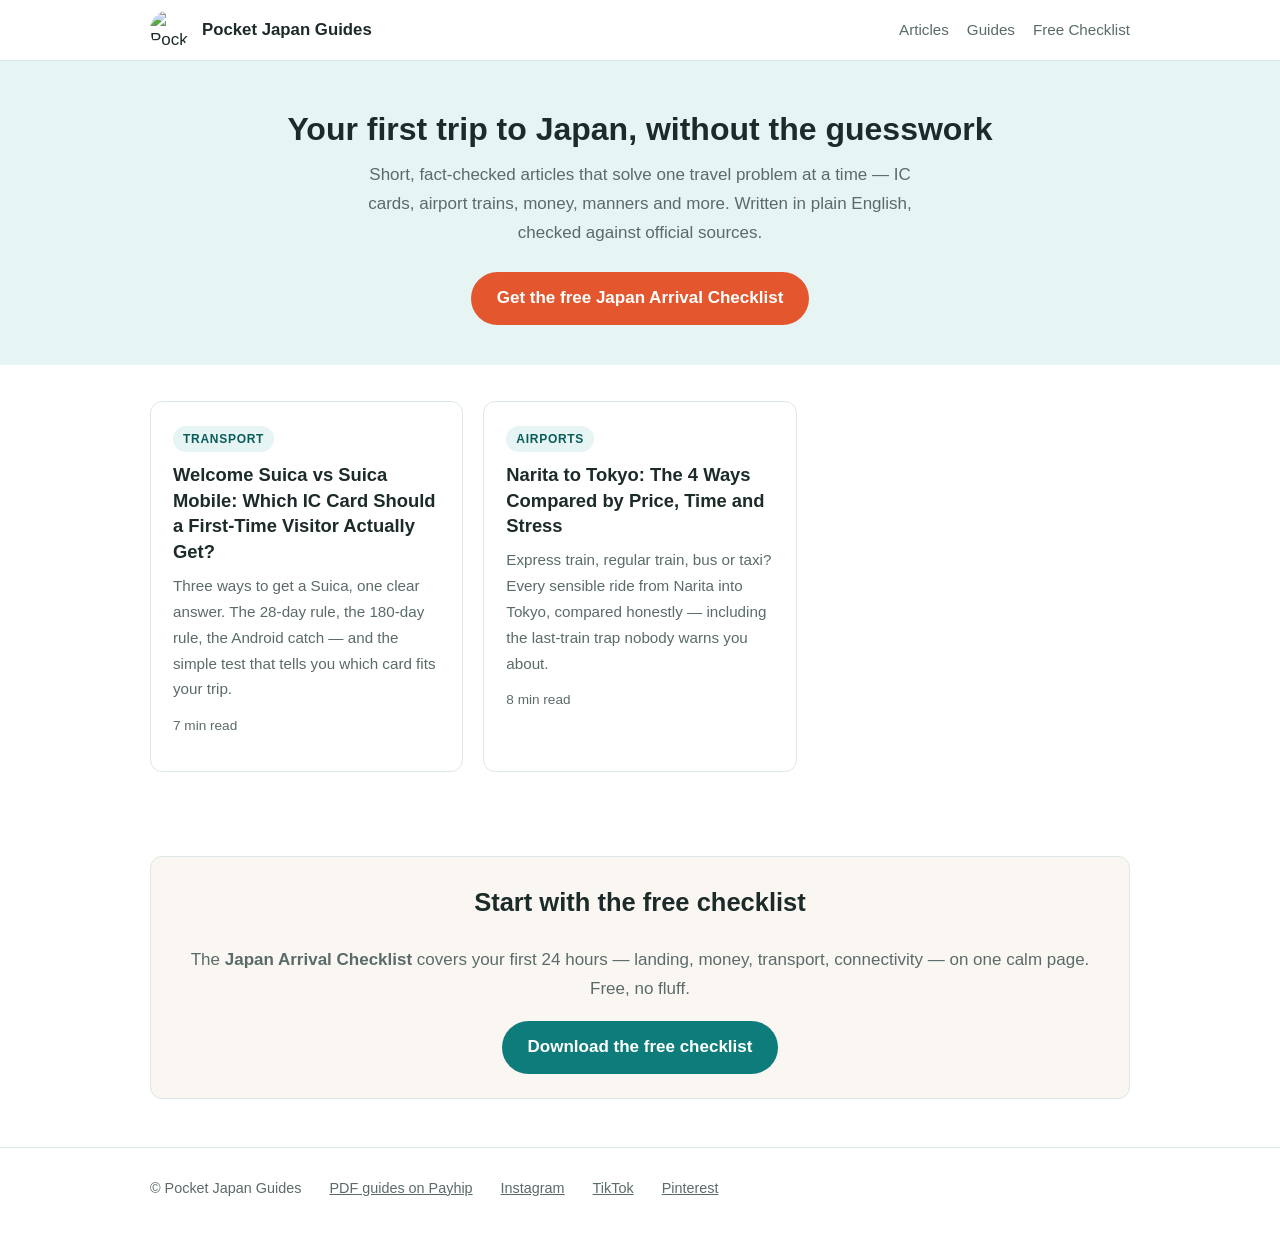
==== index.html @ cb8abf3c "Publish Pocket Japan Guides blog (GitHub Pages)" ====
<!DOCTYPE html>
<html lang="en">
<head>
<meta charset="utf-8">
<meta name="viewport" content="width=device-width, initial-scale=1">
<title>Pocket Japan Guides Blog — First-Time Japan Travel, Explained Simply</title>
<meta name="description" content="Practical, fact-checked answers for first-time visitors to Japan: IC cards, airport transfers, trains, money, food and more. From the makers of the Pocket Japan Guides PDF series.">
<link rel="canonical" href="https://hmaiworks.github.io/">
<link rel="icon" href="/assets/logo.png">
<link rel="stylesheet" href="/assets/style.css">
<meta property="og:type" content="website">
<meta property="og:title" content="Pocket Japan Guides Blog — First-Time Japan Travel, Explained Simply">
<meta property="og:description" content="Practical, fact-checked answers for first-time visitors to Japan: IC cards, airport transfers, trains, money, food and more.">
<meta property="og:url" content="https://hmaiworks.github.io/">
<meta property="og:image" content="https://hmaiworks.github.io/assets/logo.png">
<!-- Google Analytics 4 — replace G-PQ7MF2B6PY with the real Measurement ID (see DEPLOY.md) -->
<script async src="https://www.googletagmanager.com/gtag/js?id=G-PQ7MF2B6PY"></script>
<script>
  window.dataLayer = window.dataLayer || [];
  function gtag(){dataLayer.push(arguments);}
  gtag('js', new Date());
  gtag('config', 'G-PQ7MF2B6PY');
</script>
</head>
<body>

<header class="site-header">
  <div class="wrap-wide">
    <img class="logo" src="/assets/logo.png" alt="Pocket Japan Guides logo">
    <a class="brand" href="/">Pocket Japan Guides</a>
    <nav>
      <a href="/">Articles</a>
      <a href="https://payhip.com/pocketjapanguidejp?utm_source=blog&amp;utm_medium=nav&amp;utm_campaign=store">Guides</a>
      <a href="https://payhip.com/b/30XLR?utm_source=blog&amp;utm_medium=nav&amp;utm_campaign=checklist">Free Checklist</a>
    </nav>
  </div>
</header>

<section class="hero">
  <div class="wrap">
    <h1>Your first trip to Japan, without the guesswork</h1>
    <p>Short, fact-checked articles that solve one travel problem at a time — IC cards, airport trains, money, manners and more. Written in plain English, checked against official sources.</p>
    <a class="btn btn-accent" href="https://payhip.com/b/30XLR?utm_source=blog&amp;utm_medium=hero&amp;utm_campaign=checklist">Get the free Japan Arrival Checklist</a>
  </div>
</section>

<main class="wrap-wide">
  <div class="cards">

    <div class="card">
      <span class="tag">Transport</span>
      <h2><a href="/articles/welcome-suica-vs-suica-mobile.html">Welcome Suica vs Suica Mobile: Which IC Card Should a First-Time Visitor Actually Get?</a></h2>
      <p>Three ways to get a Suica, one clear answer. The 28-day rule, the 180-day rule, the Android catch — and the simple test that tells you which card fits your trip.</p>
      <p class="meta">7 min read</p>
    </div>

    <div class="card">
      <span class="tag">Airports</span>
      <h2><a href="/articles/narita-to-tokyo.html">Narita to Tokyo: The 4 Ways Compared by Price, Time and Stress</a></h2>
      <p>Express train, regular train, bus or taxi? Every sensible ride from Narita into Tokyo, compared honestly — including the last-train trap nobody warns you about.</p>
      <p class="meta">8 min read</p>
    </div>

  </div>

  <div class="cta-box">
    <h2>Start with the free checklist</h2>
    <p>The <strong>Japan Arrival Checklist</strong> covers your first 24 hours — landing, money, transport, connectivity — on one calm page. Free, no fluff.</p>
    <a class="btn" href="https://payhip.com/b/30XLR?utm_source=blog&amp;utm_medium=home-cta&amp;utm_campaign=checklist">Download the free checklist</a>
  </div>
</main>

<footer class="site-footer">
  <div class="wrap-wide">
    <span>© Pocket Japan Guides</span>
    <a href="https://payhip.com/pocketjapanguidejp?utm_source=blog&amp;utm_medium=footer&amp;utm_campaign=store">PDF guides on Payhip</a>
    <a href="https://www.instagram.com/pocketjapanguides/">Instagram</a>
    <a href="https://www.tiktok.com/@pocketjapanguides">TikTok</a>
    <a href="https://www.pinterest.com/pocketjapanguide/">Pinterest</a>
  </div>
</footer>

</body>
</html>
---- assets/style.css ----
/* Pocket Japan Guides — blog stylesheet
   Brand: teal (torii badge), clean, fast. No webfonts, no JS frameworks. */

:root {
  --teal: #0e7c7b;
  --teal-dark: #0a5c5b;
  --teal-light: #e6f4f3;
  --ink: #1c2b2a;
  --muted: #5a6b6a;
  --sand: #faf7f2;
  --border: #dce8e7;
  --accent: #e4572e;
  --radius: 12px;
}

* { box-sizing: border-box; }

html { scroll-behavior: smooth; }

body {
  margin: 0;
  font-family: -apple-system, BlinkMacSystemFont, "Segoe UI", Roboto,
    "Helvetica Neue", Arial, sans-serif;
  color: var(--ink);
  background: #fff;
  line-height: 1.7;
  font-size: 17px;
}

a { color: var(--teal-dark); }
a:hover { color: var(--teal); }

.wrap { max-width: 760px; margin: 0 auto; padding: 0 20px; }
.wrap-wide { max-width: 1020px; margin: 0 auto; padding: 0 20px; }

/* Header */
.site-header {
  border-bottom: 1px solid var(--border);
  background: #fff;
  position: sticky;
  top: 0;
  z-index: 10;
}
.site-header .wrap-wide {
  display: flex;
  align-items: center;
  gap: 12px;
  padding-top: 10px;
  padding-bottom: 10px;
}
.site-header img.logo { width: 40px; height: 40px; border-radius: 50%; }
.site-header .brand {
  font-weight: 700;
  font-size: 1.05rem;
  color: var(--ink);
  text-decoration: none;
}
.site-header nav { margin-left: auto; display: flex; gap: 18px; }
.site-header nav a {
  color: var(--muted);
  text-decoration: none;
  font-size: 0.95rem;
}
.site-header nav a:hover { color: var(--teal-dark); }

/* Hero (home) */
.hero {
  background: var(--teal-light);
  padding: 48px 0 40px;
  text-align: center;
}
.hero h1 { font-size: 2rem; line-height: 1.25; margin: 0 0 12px; }
.hero p { color: var(--muted); max-width: 560px; margin: 0 auto 24px; }

/* Buttons / CTA */
.btn {
  display: inline-block;
  background: var(--teal);
  color: #fff !important;
  text-decoration: none;
  font-weight: 700;
  padding: 12px 26px;
  border-radius: 999px;
}
.btn:hover { background: var(--teal-dark); }
.btn-accent { background: var(--accent); }
.btn-accent:hover { background: #c7431f; }

.cta-box {
  background: var(--sand);
  border: 1px solid var(--border);
  border-radius: var(--radius);
  padding: 24px 26px;
  margin: 36px 0;
  text-align: center;
}
.cta-box h2, .cta-box h3 { margin-top: 0; }
.cta-box p { color: var(--muted); }

/* Article cards (home) */
.cards {
  display: grid;
  grid-template-columns: repeat(auto-fill, minmax(300px, 1fr));
  gap: 20px;
  padding: 36px 0 48px;
}
.card {
  border: 1px solid var(--border);
  border-radius: var(--radius);
  padding: 22px;
  background: #fff;
}
.card .tag {
  display: inline-block;
  font-size: 0.75rem;
  font-weight: 700;
  letter-spacing: 0.06em;
  text-transform: uppercase;
  color: var(--teal-dark);
  background: var(--teal-light);
  border-radius: 999px;
  padding: 3px 10px;
  margin-bottom: 10px;
}
.card h2 { font-size: 1.15rem; line-height: 1.4; margin: 0 0 8px; }
.card h2 a { color: var(--ink); text-decoration: none; }
.card h2 a:hover { color: var(--teal-dark); }
.card p { color: var(--muted); font-size: 0.95rem; margin: 0 0 12px; }
.card .meta { font-size: 0.85rem; color: var(--muted); }

/* Article body */
article.post { padding: 36px 0 8px; }
article.post h1 { font-size: 1.9rem; line-height: 1.3; margin: 0 0 10px; }
article.post .meta { color: var(--muted); font-size: 0.9rem; margin-bottom: 26px; }
article.post h2 { font-size: 1.35rem; margin: 38px 0 10px; line-height: 1.35; }
article.post h3 { font-size: 1.1rem; margin: 26px 0 8px; }
article.post p { margin: 0 0 16px; }
article.post ul, article.post ol { margin: 0 0 16px; padding-left: 24px; }
article.post li { margin-bottom: 6px; }
article.post table {
  width: 100%;
  border-collapse: collapse;
  margin: 20px 0 26px;
  font-size: 0.95rem;
}
article.post th, article.post td {
  border: 1px solid var(--border);
  padding: 9px 12px;
  text-align: left;
  vertical-align: top;
}
article.post th { background: var(--teal-light); }
article.post .note {
  background: var(--teal-light);
  border-radius: var(--radius);
  padding: 16px 20px;
  margin: 22px 0;
  font-size: 0.95rem;
}
article.post .note p:last-child { margin-bottom: 0; }
article.post .verdict {
  border-left: 4px solid var(--teal);
  padding: 4px 0 4px 16px;
  margin: 22px 0;
}
article.post .guide-link {
  border: 1px solid var(--border);
  border-radius: var(--radius);
  padding: 18px 22px;
  margin: 30px 0;
  font-size: 0.97rem;
}
article.post .guide-link p { margin: 0; }
article.post .disclaimer {
  color: var(--muted);
  font-size: 0.88rem;
  border-top: 1px solid var(--border);
  padding-top: 16px;
  margin-top: 36px;
}

/* Footer */
.site-footer {
  border-top: 1px solid var(--border);
  margin-top: 48px;
  padding: 28px 0 36px;
  color: var(--muted);
  font-size: 0.9rem;
}
.site-footer .wrap-wide {
  display: flex;
  flex-wrap: wrap;
  gap: 10px 28px;
  align-items: center;
}
.site-footer a { color: var(--muted); }

@media (max-width: 600px) {
  body { font-size: 16px; }
  .hero h1 { font-size: 1.6rem; }
  article.post h1 { font-size: 1.55rem; }
  .site-header nav { gap: 12px; }
}
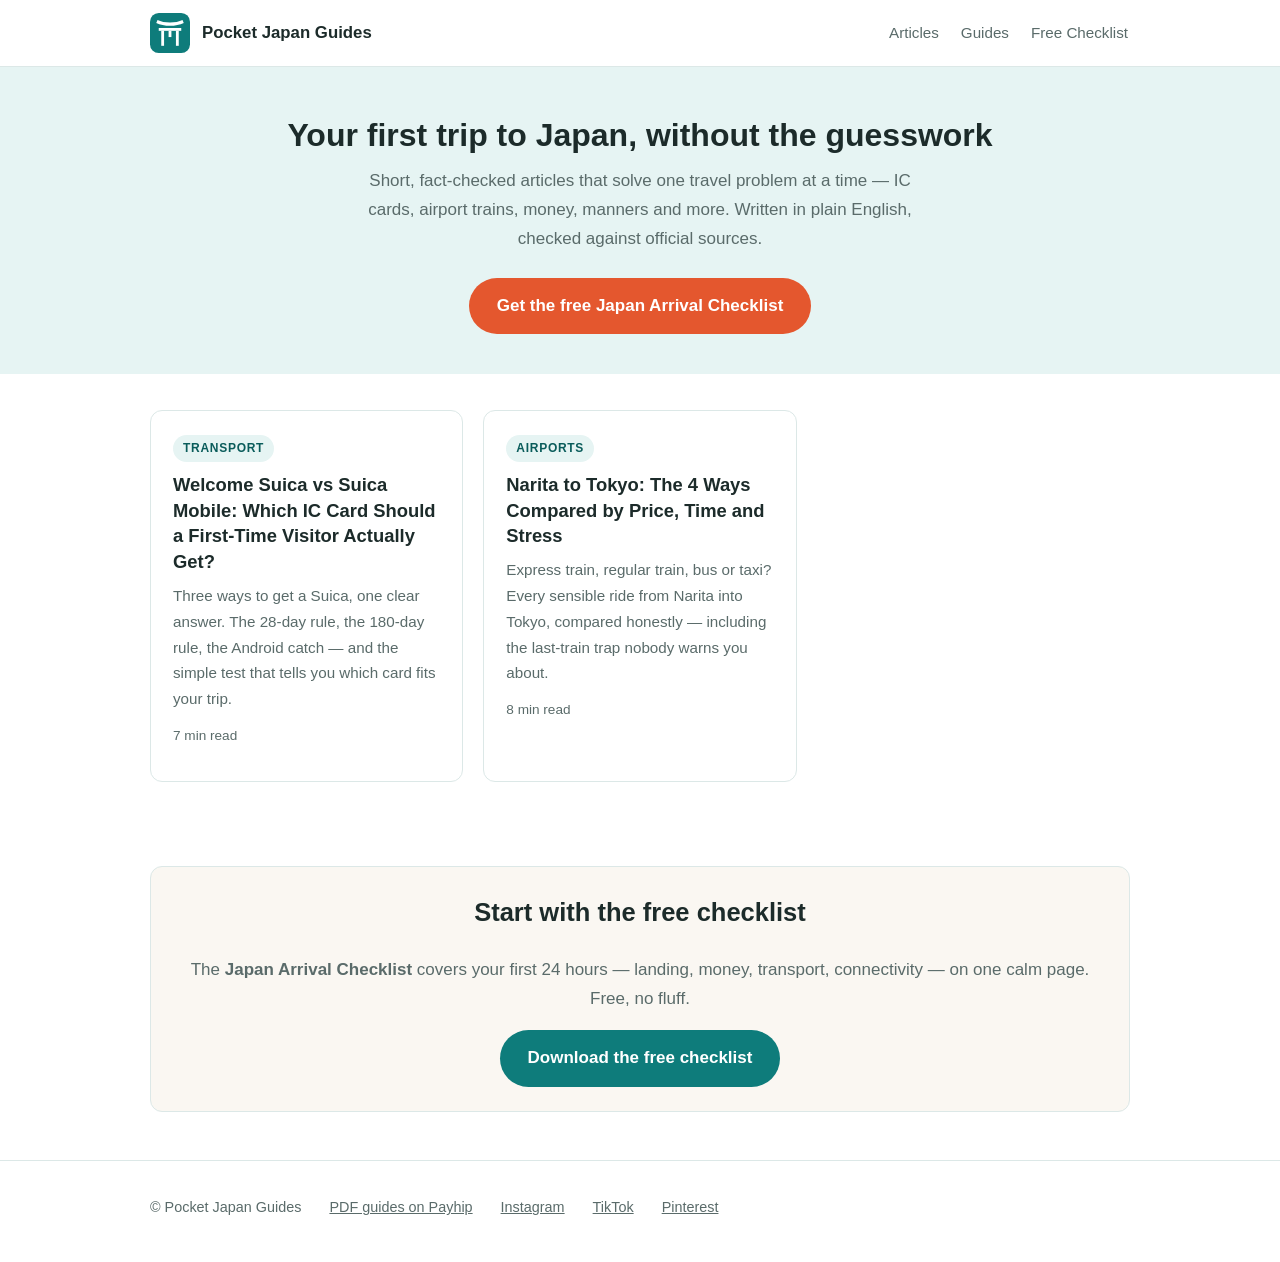
==== commit 807e4ac1: "Mobile polish: responsive tables, bigger tap targets, inline SVG logo + SVG favicon" ====
--- a/index.html
+++ b/index.html
@@ -2,17 +2,16 @@
 <html lang="en">
 <head>
 <meta charset="utf-8">
-<meta name="viewport" content="width=device-width, initial-scale=1">
+<meta name="viewport" content="width=device-width, initial-scale=1, viewport-fit=cover">
 <title>Pocket Japan Guides Blog — First-Time Japan Travel, Explained Simply</title>
 <meta name="description" content="Practical, fact-checked answers for first-time visitors to Japan: IC cards, airport transfers, trains, money, food and more. From the makers of the Pocket Japan Guides PDF series.">
 <link rel="canonical" href="https://hmaiworks.github.io/">
-<link rel="icon" href="/assets/logo.png">
+<link rel="icon" type="image/svg+xml" href="/assets/favicon.svg">
 <link rel="stylesheet" href="/assets/style.css">
 <meta property="og:type" content="website">
 <meta property="og:title" content="Pocket Japan Guides Blog — First-Time Japan Travel, Explained Simply">
 <meta property="og:description" content="Practical, fact-checked answers for first-time visitors to Japan: IC cards, airport transfers, trains, money, food and more.">
 <meta property="og:url" content="https://hmaiworks.github.io/">
-<meta property="og:image" content="https://hmaiworks.github.io/assets/logo.png">
 <!-- Google Analytics 4 — replace G-PQ7MF2B6PY with the real Measurement ID (see DEPLOY.md) -->
 <script async src="https://www.googletagmanager.com/gtag/js?id=G-PQ7MF2B6PY"></script>
 <script>
@@ -26,7 +25,7 @@
 
 <header class="site-header">
   <div class="wrap-wide">
-    <img class="logo" src="/assets/logo.png" alt="Pocket Japan Guides logo">
+    <svg class="logo" viewBox="0 0 64 64" role="img" aria-label="Pocket Japan Guides logo"><rect width="64" height="64" rx="14" fill="#0e7c7b"/><path d="M10 16c6 3 14 4.5 22 4.5S48 19 54 16l-2-5c-5.5 2.7-12.5 4-20 4s-14.5-1.3-20-4l-2 5z" fill="#fff"/><rect x="14" y="24" width="36" height="4.5" fill="#fff"/><rect x="18" y="28.5" width="4.5" height="24" fill="#fff"/><rect x="41.5" y="28.5" width="4.5" height="24" fill="#fff"/><rect x="29.75" y="28.5" width="4.5" height="10" fill="#fff"/></svg>
     <a class="brand" href="/">Pocket Japan Guides</a>
     <nav>
       <a href="/">Articles</a>
--- a/assets/style.css
+++ b/assets/style.css
@@ -15,7 +15,11 @@
 
 * { box-sizing: border-box; }
 
-html { scroll-behavior: smooth; }
+html {
+  scroll-behavior: smooth;
+  -webkit-text-size-adjust: 100%;
+  text-size-adjust: 100%;
+}
 
 body {
   margin: 0;
@@ -25,7 +29,11 @@
   background: #fff;
   line-height: 1.7;
   font-size: 17px;
-}
+  overflow-wrap: break-word;
+  -webkit-tap-highlight-color: transparent;
+}
+
+img, svg, video { max-width: 100%; }
 
 a { color: var(--teal-dark); }
 a:hover { color: var(--teal); }
@@ -40,6 +48,7 @@
   position: sticky;
   top: 0;
   z-index: 10;
+  padding-top: env(safe-area-inset-top, 0px);
 }
 .site-header .wrap-wide {
   display: flex;
@@ -48,18 +57,21 @@
   padding-top: 10px;
   padding-bottom: 10px;
 }
-.site-header img.logo { width: 40px; height: 40px; border-radius: 50%; }
+.site-header .logo { width: 40px; height: 40px; flex: none; display: block; }
 .site-header .brand {
   font-weight: 700;
   font-size: 1.05rem;
   color: var(--ink);
   text-decoration: none;
+  padding: 8px 0;
 }
 .site-header nav { margin-left: auto; display: flex; gap: 18px; }
 .site-header nav a {
   color: var(--muted);
   text-decoration: none;
   font-size: 0.95rem;
+  display: inline-block;
+  padding: 10px 2px;
 }
 .site-header nav a:hover { color: var(--teal-dark); }
 
@@ -79,8 +91,11 @@
   color: #fff !important;
   text-decoration: none;
   font-weight: 700;
-  padding: 12px 26px;
+  padding: 14px 28px;
+  min-height: 48px;
   border-radius: 999px;
+  touch-action: manipulation;
+  max-width: 100%;
 }
 .btn:hover { background: var(--teal-dark); }
 .btn-accent { background: var(--accent); }
@@ -100,7 +115,7 @@
 /* Article cards (home) */
 .cards {
   display: grid;
-  grid-template-columns: repeat(auto-fill, minmax(300px, 1fr));
+  grid-template-columns: repeat(auto-fill, minmax(min(300px, 100%), 1fr));
   gap: 20px;
   padding: 36px 0 48px;
 }
@@ -137,12 +152,21 @@
 article.post p { margin: 0 0 16px; }
 article.post ul, article.post ol { margin: 0 0 16px; padding-left: 24px; }
 article.post li { margin-bottom: 6px; }
+
+/* Wide tables scroll sideways inside their own box on narrow screens,
+   instead of squeezing the columns or pushing the whole page sideways. */
+.table-scroll {
+  overflow-x: auto;
+  -webkit-overflow-scrolling: touch;
+  margin: 20px 0 26px;
+}
 article.post table {
   width: 100%;
   border-collapse: collapse;
   margin: 20px 0 26px;
   font-size: 0.95rem;
 }
+.table-scroll table { margin: 0; min-width: 620px; }
 article.post th, article.post td {
   border: 1px solid var(--border);
   padding: 9px 12px;
@@ -184,6 +208,7 @@
   border-top: 1px solid var(--border);
   margin-top: 48px;
   padding: 28px 0 36px;
+  padding-bottom: calc(36px + env(safe-area-inset-bottom, 0px));
   color: var(--muted);
   font-size: 0.9rem;
 }
@@ -193,11 +218,39 @@
   gap: 10px 28px;
   align-items: center;
 }
-.site-footer a { color: var(--muted); }
+.site-footer a { color: var(--muted); display: inline-block; padding: 6px 0; }
 
 @media (max-width: 600px) {
   body { font-size: 16px; }
+  .wrap, .wrap-wide { padding: 0 16px; }
+  .hero { padding: 36px 0 32px; }
   .hero h1 { font-size: 1.6rem; }
   article.post h1 { font-size: 1.55rem; }
-  .site-header nav { gap: 12px; }
-}
+  article.post h2 { font-size: 1.25rem; }
+  article.post { padding-top: 28px; }
+
+  /* Header: brand row first, nav wraps onto its own full-width row
+     so nothing is squeezed and every link stays easy to tap. */
+  .site-header .wrap-wide { flex-wrap: wrap; row-gap: 2px; }
+  .site-header .brand { font-size: 1rem; }
+  .site-header nav {
+    margin-left: 0;
+    width: 100%;
+    gap: 4px 18px;
+    flex-wrap: wrap;
+  }
+  .site-header nav a { padding: 8px 2px; }
+
+  /* Full-width, easy-to-tap call-to-action buttons */
+  .hero .btn, .cta-box .btn { display: block; text-align: center; }
+
+  .cta-box { padding: 20px 18px; }
+  .card { padding: 18px; }
+  .cards { padding: 28px 0 36px; }
+  article.post .note { padding: 14px 16px; }
+  article.post .guide-link { padding: 16px 18px; }
+}
+
+@media (prefers-reduced-motion: reduce) {
+  html { scroll-behavior: auto; }
+}
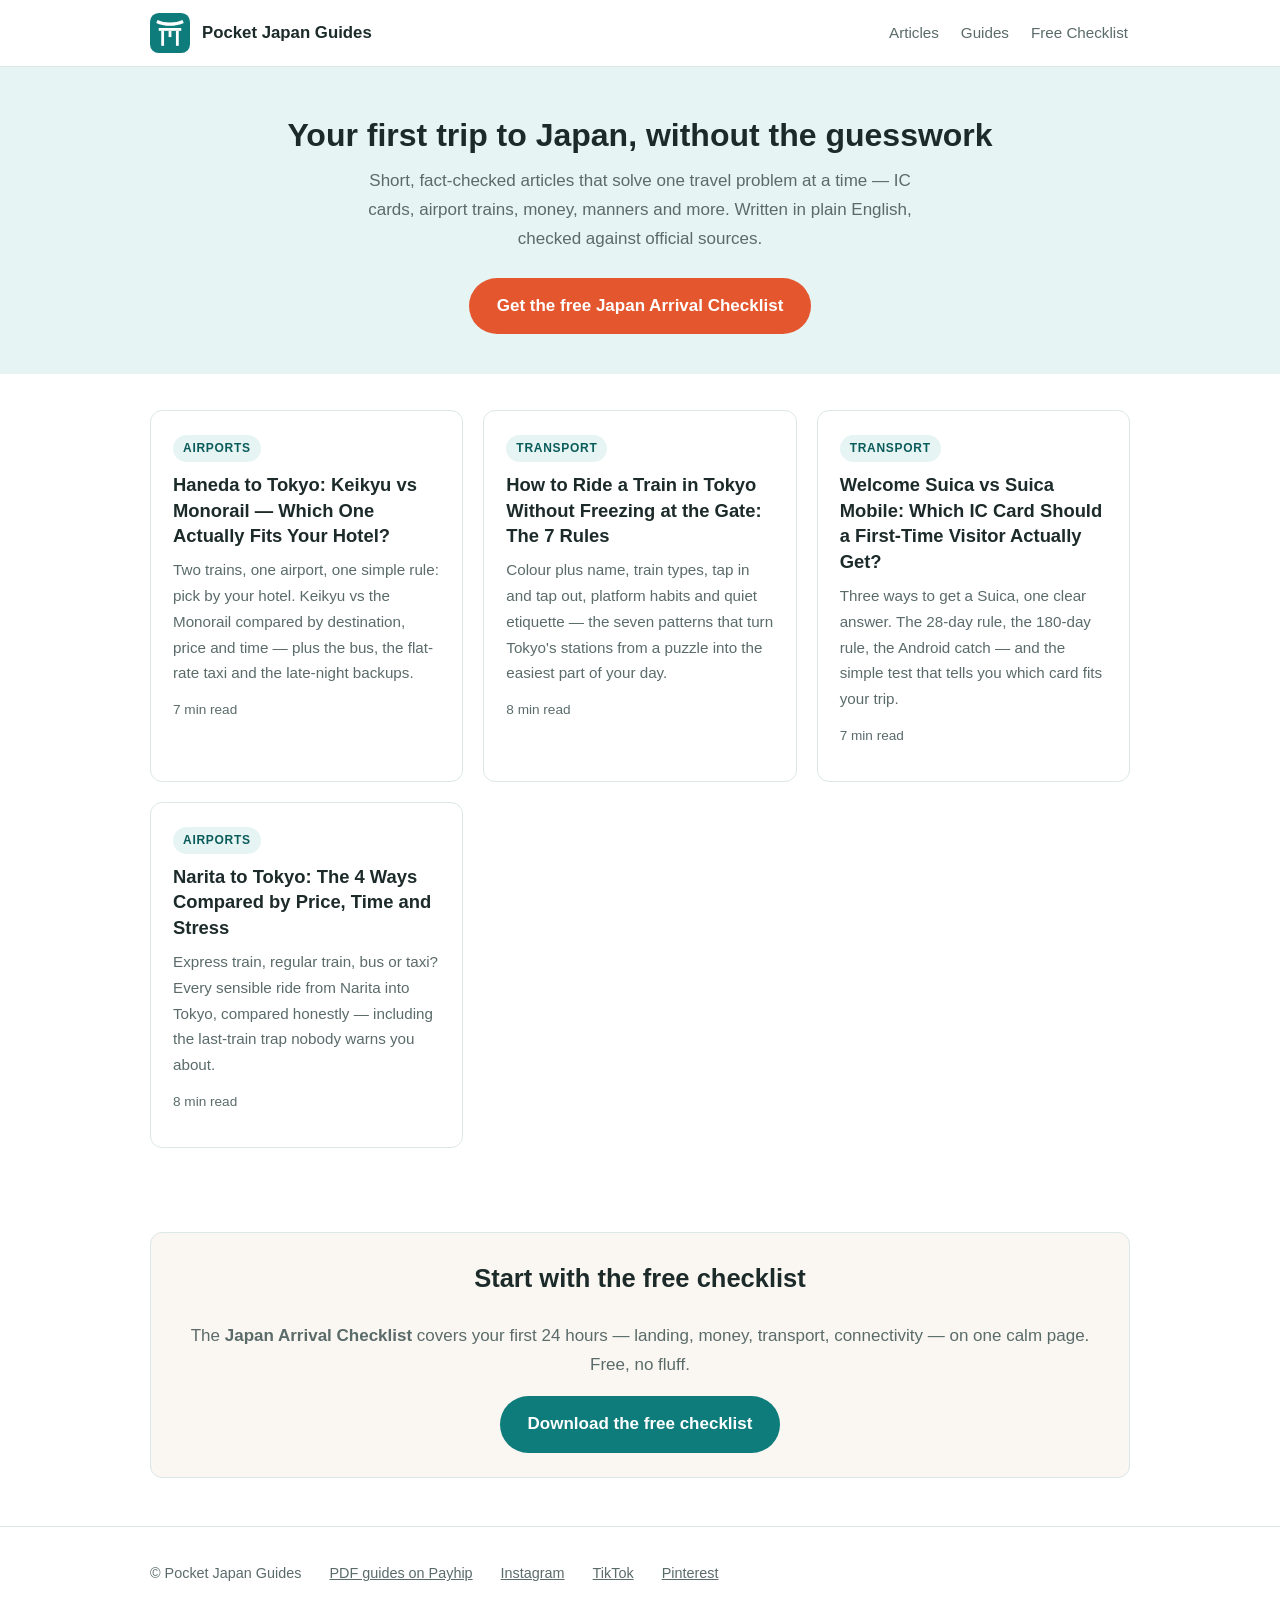
==== commit 08c89bd4: "Add 2 articles: Haneda to Tokyo, Tokyo train rules" ====
--- a/index.html
+++ b/index.html
@@ -47,6 +47,20 @@
   <div class="cards">
 
     <div class="card">
+      <span class="tag">Airports</span>
+      <h2><a href="/articles/haneda-to-tokyo.html">Haneda to Tokyo: Keikyu vs Monorail — Which One Actually Fits Your Hotel?</a></h2>
+      <p>Two trains, one airport, one simple rule: pick by your hotel. Keikyu vs the Monorail compared by destination, price and time — plus the bus, the flat-rate taxi and the late-night backups.</p>
+      <p class="meta">7 min read</p>
+    </div>
+
+    <div class="card">
+      <span class="tag">Transport</span>
+      <h2><a href="/articles/tokyo-train-rules.html">How to Ride a Train in Tokyo Without Freezing at the Gate: The 7 Rules</a></h2>
+      <p>Colour plus name, train types, tap in and tap out, platform habits and quiet etiquette — the seven patterns that turn Tokyo's stations from a puzzle into the easiest part of your day.</p>
+      <p class="meta">8 min read</p>
+    </div>
+
+    <div class="card">
       <span class="tag">Transport</span>
       <h2><a href="/articles/welcome-suica-vs-suica-mobile.html">Welcome Suica vs Suica Mobile: Which IC Card Should a First-Time Visitor Actually Get?</a></h2>
       <p>Three ways to get a Suica, one clear answer. The 28-day rule, the 180-day rule, the Android catch — and the simple test that tells you which card fits your trip.</p>
